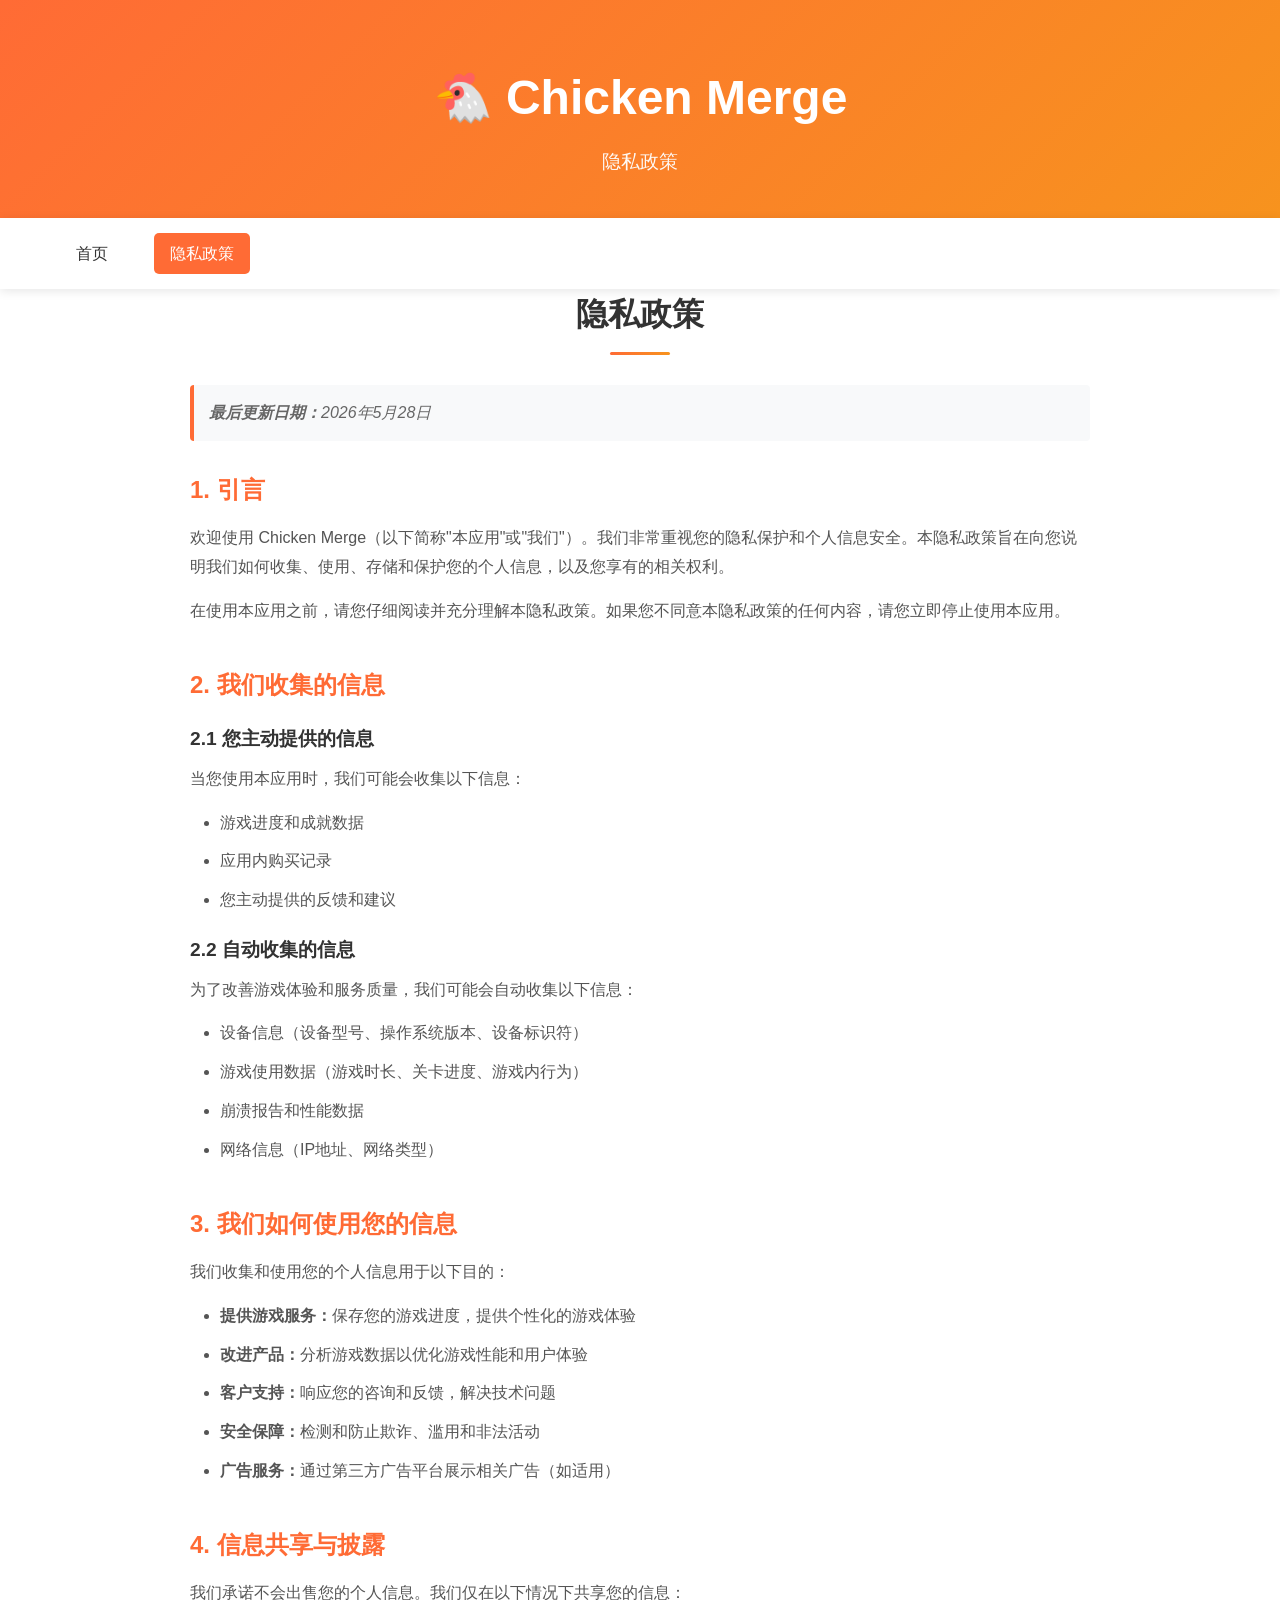
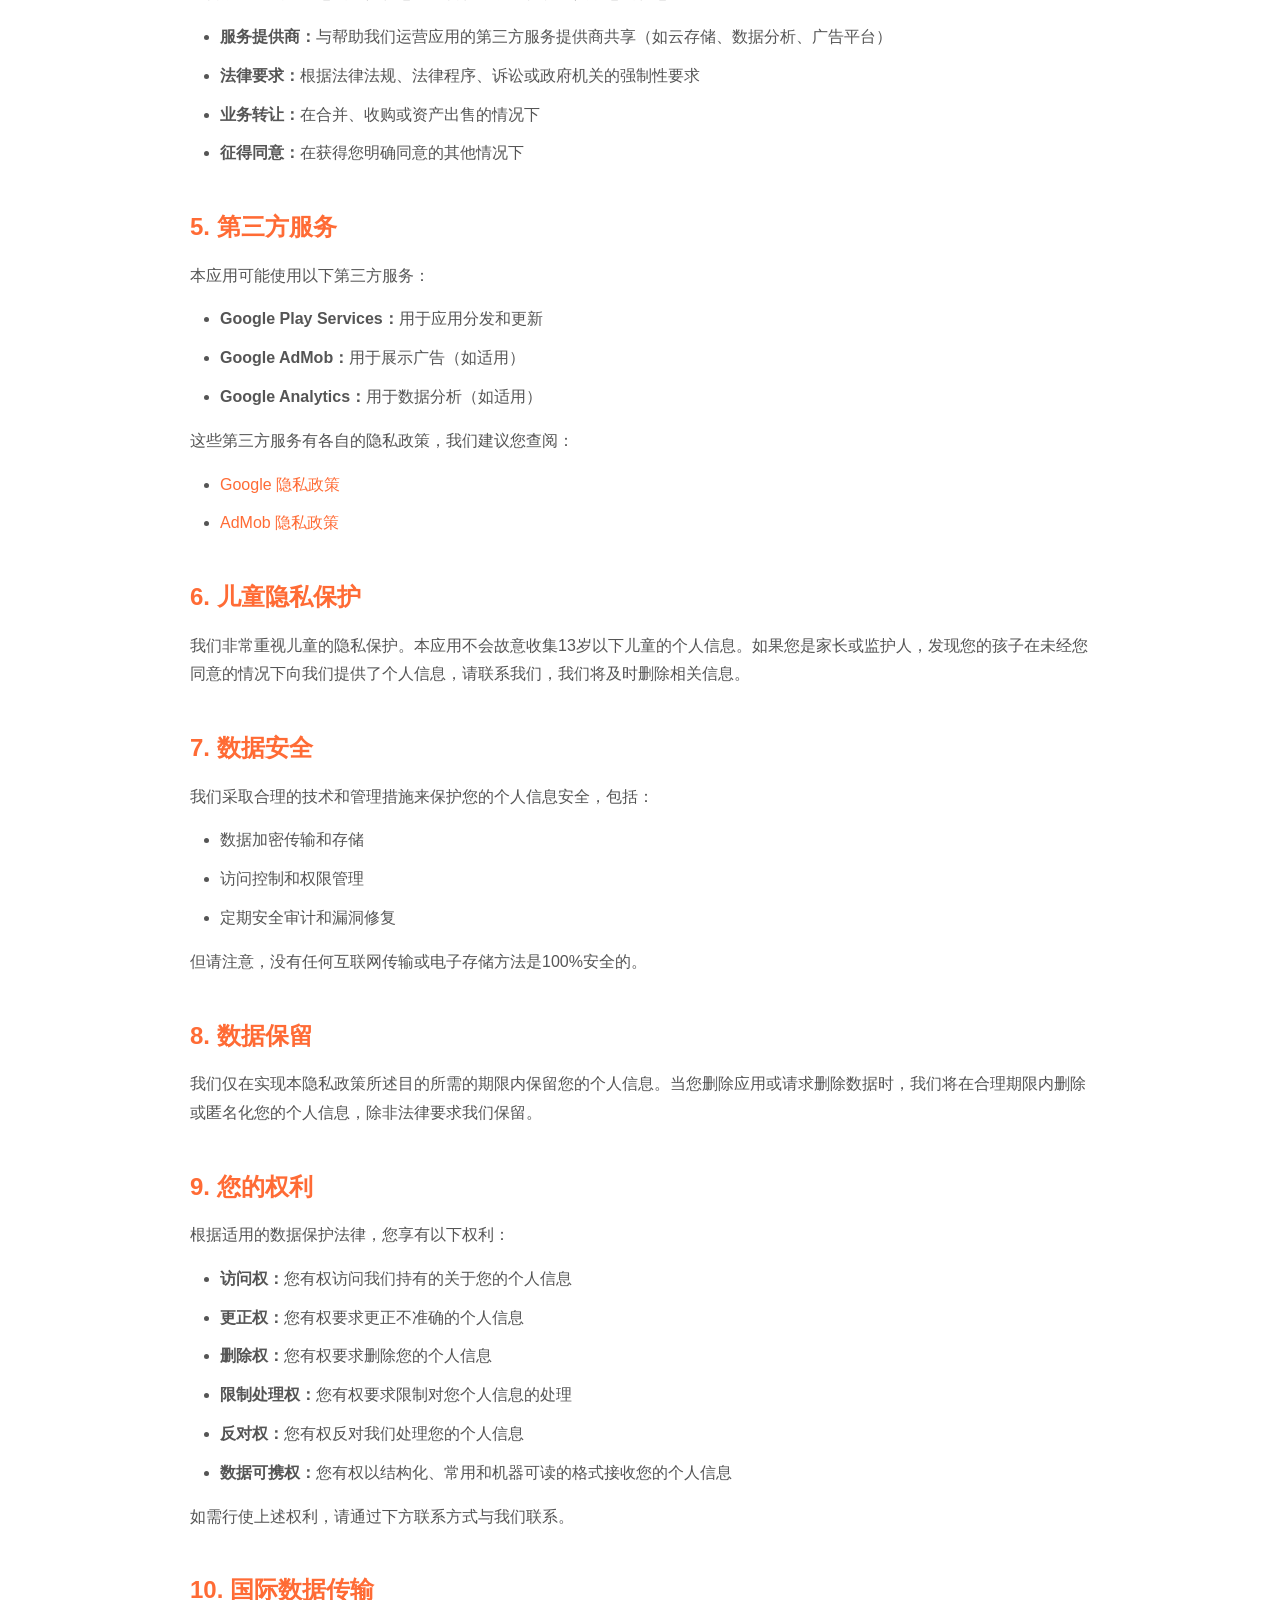
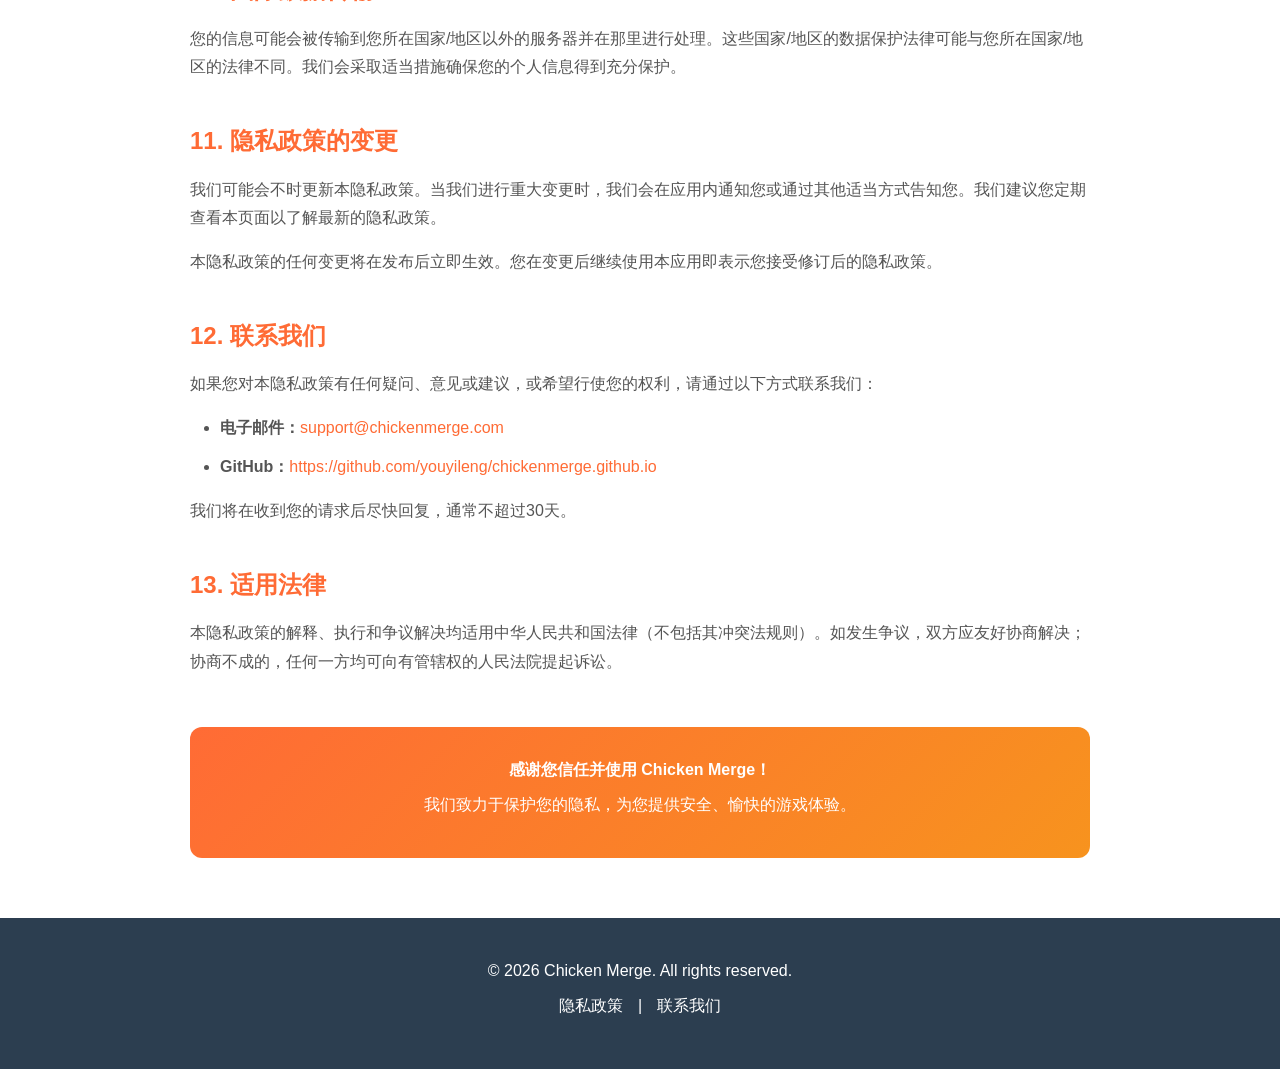
==== privacy-policy.html @ 37d678f0 "Initial commit: Add Chicken Merge website with privacy policy" ====
<!DOCTYPE html>
<html lang="zh-CN">
<head>
    <meta charset="UTF-8">
    <meta name="viewport" content="width=device-width, initial-scale=1.0">
    <meta name="description" content="Chicken Merge 隐私政策">
    <title>隐私政策 - Chicken Merge</title>
    <link rel="stylesheet" href="style.css">
</head>
<body>
    <header>
        <div class="container">
            <h1>🐔 Chicken Merge</h1>
            <p class="subtitle">隐私政策</p>
        </div>
    </header>

    <nav>
        <div class="container">
            <a href="index.html">首页</a>
            <a href="privacy-policy.html" class="active">隐私政策</a>
        </div>
    </nav>

    <main class="container">
        <section class="policy-content">
            <h2>隐私政策</h2>
            <p class="update-date"><strong>最后更新日期：</strong>2026年5月28日</p>

            <div class="policy-section">
                <h3>1. 引言</h3>
                <p>欢迎使用 Chicken Merge（以下简称"本应用"或"我们"）。我们非常重视您的隐私保护和个人信息安全。本隐私政策旨在向您说明我们如何收集、使用、存储和保护您的个人信息，以及您享有的相关权利。</p>
                <p>在使用本应用之前，请您仔细阅读并充分理解本隐私政策。如果您不同意本隐私政策的任何内容，请您立即停止使用本应用。</p>
            </div>

            <div class="policy-section">
                <h3>2. 我们收集的信息</h3>
                <h4>2.1 您主动提供的信息</h4>
                <p>当您使用本应用时，我们可能会收集以下信息：</p>
                <ul>
                    <li>游戏进度和成就数据</li>
                    <li>应用内购买记录</li>
                    <li>您主动提供的反馈和建议</li>
                </ul>

                <h4>2.2 自动收集的信息</h4>
                <p>为了改善游戏体验和服务质量，我们可能会自动收集以下信息：</p>
                <ul>
                    <li>设备信息（设备型号、操作系统版本、设备标识符）</li>
                    <li>游戏使用数据（游戏时长、关卡进度、游戏内行为）</li>
                    <li>崩溃报告和性能数据</li>
                    <li>网络信息（IP地址、网络类型）</li>
                </ul>
            </div>

            <div class="policy-section">
                <h3>3. 我们如何使用您的信息</h3>
                <p>我们收集和使用您的个人信息用于以下目的：</p>
                <ul>
                    <li><strong>提供游戏服务：</strong>保存您的游戏进度，提供个性化的游戏体验</li>
                    <li><strong>改进产品：</strong>分析游戏数据以优化游戏性能和用户体验</li>
                    <li><strong>客户支持：</strong>响应您的咨询和反馈，解决技术问题</li>
                    <li><strong>安全保障：</strong>检测和防止欺诈、滥用和非法活动</li>
                    <li><strong>广告服务：</strong>通过第三方广告平台展示相关广告（如适用）</li>
                </ul>
            </div>

            <div class="policy-section">
                <h3>4. 信息共享与披露</h3>
                <p>我们承诺不会出售您的个人信息。我们仅在以下情况下共享您的信息：</p>
                <ul>
                    <li><strong>服务提供商：</strong>与帮助我们运营应用的第三方服务提供商共享（如云存储、数据分析、广告平台）</li>
                    <li><strong>法律要求：</strong>根据法律法规、法律程序、诉讼或政府机关的强制性要求</li>
                    <li><strong>业务转让：</strong>在合并、收购或资产出售的情况下</li>
                    <li><strong>征得同意：</strong>在获得您明确同意的其他情况下</li>
                </ul>
            </div>

            <div class="policy-section">
                <h3>5. 第三方服务</h3>
                <p>本应用可能使用以下第三方服务：</p>
                <ul>
                    <li><strong>Google Play Services：</strong>用于应用分发和更新</li>
                    <li><strong>Google AdMob：</strong>用于展示广告（如适用）</li>
                    <li><strong>Google Analytics：</strong>用于数据分析（如适用）</li>
                </ul>
                <p>这些第三方服务有各自的隐私政策，我们建议您查阅：</p>
                <ul>
                    <li><a href="https://policies.google.com/privacy" target="_blank" rel="noopener">Google 隐私政策</a></li>
                    <li><a href="https://support.google.com/admob/answer/6128543" target="_blank" rel="noopener">AdMob 隐私政策</a></li>
                </ul>
            </div>

            <div class="policy-section">
                <h3>6. 儿童隐私保护</h3>
                <p>我们非常重视儿童的隐私保护。本应用不会故意收集13岁以下儿童的个人信息。如果您是家长或监护人，发现您的孩子在未经您同意的情况下向我们提供了个人信息，请联系我们，我们将及时删除相关信息。</p>
            </div>

            <div class="policy-section">
                <h3>7. 数据安全</h3>
                <p>我们采取合理的技术和管理措施来保护您的个人信息安全，包括：</p>
                <ul>
                    <li>数据加密传输和存储</li>
                    <li>访问控制和权限管理</li>
                    <li>定期安全审计和漏洞修复</li>
                </ul>
                <p>但请注意，没有任何互联网传输或电子存储方法是100%安全的。</p>
            </div>

            <div class="policy-section">
                <h3>8. 数据保留</h3>
                <p>我们仅在实现本隐私政策所述目的所需的期限内保留您的个人信息。当您删除应用或请求删除数据时，我们将在合理期限内删除或匿名化您的个人信息，除非法律要求我们保留。</p>
            </div>

            <div class="policy-section">
                <h3>9. 您的权利</h3>
                <p>根据适用的数据保护法律，您享有以下权利：</p>
                <ul>
                    <li><strong>访问权：</strong>您有权访问我们持有的关于您的个人信息</li>
                    <li><strong>更正权：</strong>您有权要求更正不准确的个人信息</li>
                    <li><strong>删除权：</strong>您有权要求删除您的个人信息</li>
                    <li><strong>限制处理权：</strong>您有权要求限制对您个人信息的处理</li>
                    <li><strong>反对权：</strong>您有权反对我们处理您的个人信息</li>
                    <li><strong>数据可携权：</strong>您有权以结构化、常用和机器可读的格式接收您的个人信息</li>
                </ul>
                <p>如需行使上述权利，请通过下方联系方式与我们联系。</p>
            </div>

            <div class="policy-section">
                <h3>10. 国际数据传输</h3>
                <p>您的信息可能会被传输到您所在国家/地区以外的服务器并在那里进行处理。这些国家/地区的数据保护法律可能与您所在国家/地区的法律不同。我们会采取适当措施确保您的个人信息得到充分保护。</p>
            </div>

            <div class="policy-section">
                <h3>11. 隐私政策的变更</h3>
                <p>我们可能会不时更新本隐私政策。当我们进行重大变更时，我们会在应用内通知您或通过其他适当方式告知您。我们建议您定期查看本页面以了解最新的隐私政策。</p>
                <p>本隐私政策的任何变更将在发布后立即生效。您在变更后继续使用本应用即表示您接受修订后的隐私政策。</p>
            </div>

            <div class="policy-section">
                <h3>12. 联系我们</h3>
                <p>如果您对本隐私政策有任何疑问、意见或建议，或希望行使您的权利，请通过以下方式联系我们：</p>
                <ul>
                    <li><strong>电子邮件：</strong><a href="mailto:support@chickenmerge.com">support@chickenmerge.com</a></li>
                    <li><strong>GitHub：</strong><a href="https://github.com/youyileng/chickenmerge.github.io" target="_blank" rel="noopener">https://github.com/youyileng/chickenmerge.github.io</a></li>
                </ul>
                <p>我们将在收到您的请求后尽快回复，通常不超过30天。</p>
            </div>

            <div class="policy-section">
                <h3>13. 适用法律</h3>
                <p>本隐私政策的解释、执行和争议解决均适用中华人民共和国法律（不包括其冲突法规则）。如发生争议，双方应友好协商解决；协商不成的，任何一方均可向有管辖权的人民法院提起诉讼。</p>
            </div>

            <div class="policy-footer">
                <p><strong>感谢您信任并使用 Chicken Merge！</strong></p>
                <p>我们致力于保护您的隐私，为您提供安全、愉快的游戏体验。</p>
            </div>
        </section>
    </main>

    <footer>
        <div class="container">
            <p>&copy; 2026 Chicken Merge. All rights reserved.</p>
            <p>
                <a href="privacy-policy.html">隐私政策</a> | 
                <a href="mailto:support@chickenmerge.com">联系我们</a>
            </p>
        </div>
    </footer>
</body>
</html>
---- style.css ----
/* 全局样式 */
* {
    margin: 0;
    padding: 0;
    box-sizing: border-box;
}

:root {
    --primary-color: #ff6b35;
    --secondary-color: #f7931e;
    --text-color: #333;
    --bg-color: #fff;
    --light-bg: #f8f9fa;
    --border-color: #e0e0e0;
    --shadow: 0 2px 10px rgba(0, 0, 0, 0.1);
    --shadow-hover: 0 4px 20px rgba(0, 0, 0, 0.15);
}

body {
    font-family: -apple-system, BlinkMacSystemFont, 'Segoe UI', 'Roboto', 'Helvetica Neue', Arial, sans-serif, 'Apple Color Emoji', 'Segoe UI Emoji', 'Segoe UI Symbol';
    line-height: 1.6;
    color: var(--text-color);
    background-color: var(--bg-color);
}

/* 容器 */
.container {
    max-width: 1200px;
    margin: 0 auto;
    padding: 0 20px;
}

/* 头部 */
header {
    background: linear-gradient(135deg, var(--primary-color) 0%, var(--secondary-color) 100%);
    color: white;
    padding: 60px 0 40px;
    text-align: center;
}

header h1 {
    font-size: 3rem;
    margin-bottom: 10px;
    font-weight: 700;
}

header .subtitle {
    font-size: 1.2rem;
    opacity: 0.95;
}

/* 导航栏 */
nav {
    background-color: var(--bg-color);
    box-shadow: var(--shadow);
    position: sticky;
    top: 0;
    z-index: 100;
}

nav .container {
    display: flex;
    gap: 30px;
    padding: 15px 20px;
}

nav a {
    color: var(--text-color);
    text-decoration: none;
    font-weight: 500;
    padding: 8px 16px;
    border-radius: 5px;
    transition: all 0.3s ease;
}

nav a:hover {
    background-color: var(--light-bg);
    color: var(--primary-color);
}

nav a.active {
    background-color: var(--primary-color);
    color: white;
}

/* 主内容 */
main {
    padding: 40px 20px;
}

section {
    margin-bottom: 60px;
}

section h2 {
    font-size: 2rem;
    margin-bottom: 30px;
    color: var(--text-color);
    text-align: center;
    position: relative;
    padding-bottom: 15px;
}

section h2::after {
    content: '';
    position: absolute;
    bottom: 0;
    left: 50%;
    transform: translateX(-50%);
    width: 60px;
    height: 3px;
    background: linear-gradient(90deg, var(--primary-color), var(--secondary-color));
    border-radius: 2px;
}

/* 介绍部分 */
.intro {
    text-align: center;
    max-width: 800px;
    margin: 0 auto 60px;
}

.intro p {
    font-size: 1.1rem;
    line-height: 1.8;
    color: #555;
}

/* 截图网格 */
.screenshot-grid {
    display: grid;
    grid-template-columns: repeat(auto-fit, minmax(280px, 1fr));
    gap: 30px;
    margin-top: 40px;
}

.screenshot-item {
    background: var(--bg-color);
    border-radius: 12px;
    overflow: hidden;
    box-shadow: var(--shadow);
    transition: transform 0.3s ease, box-shadow 0.3s ease;
}

.screenshot-item:hover {
    transform: translateY(-5px);
    box-shadow: var(--shadow-hover);
}

.screenshot-item img {
    width: 100%;
    height: auto;
    display: block;
    border-bottom: 1px solid var(--border-color);
}

.screenshot-item .caption {
    padding: 15px;
    text-align: center;
    font-weight: 500;
    color: var(--text-color);
}

/* 特色功能网格 */
.feature-grid {
    display: grid;
    grid-template-columns: repeat(auto-fit, minmax(250px, 1fr));
    gap: 30px;
    margin-top: 40px;
}

.feature-item {
    background: var(--light-bg);
    padding: 30px;
    border-radius: 12px;
    text-align: center;
    transition: transform 0.3s ease, box-shadow 0.3s ease;
}

.feature-item:hover {
    transform: translateY(-5px);
    box-shadow: var(--shadow-hover);
}

.feature-icon {
    font-size: 3rem;
    margin-bottom: 15px;
}

.feature-item h3 {
    font-size: 1.3rem;
    margin-bottom: 10px;
    color: var(--text-color);
}

.feature-item p {
    color: #666;
    line-height: 1.6;
}

/* 下载部分 */
.download {
    text-align: center;
    background: linear-gradient(135deg, var(--primary-color) 0%, var(--secondary-color) 100%);
    color: white;
    padding: 60px 40px;
    border-radius: 12px;
    margin-top: 60px;
}

.download h2 {
    color: white;
}

.download h2::after {
    background: white;
}

.download p {
    font-size: 1.1rem;
    margin-bottom: 30px;
}

.download-buttons {
    display: flex;
    justify-content: center;
    gap: 20px;
    flex-wrap: wrap;
}

/* 按钮样式 */
.btn {
    display: inline-block;
    padding: 15px 40px;
    border-radius: 50px;
    text-decoration: none;
    font-weight: 600;
    font-size: 1.1rem;
    transition: all 0.3s ease;
    cursor: pointer;
}

.btn-primary {
    background-color: white;
    color: var(--primary-color);
}

.btn-primary:hover {
    background-color: var(--light-bg);
    transform: scale(1.05);
    box-shadow: 0 5px 15px rgba(0, 0, 0, 0.2);
}

/* 隐私政策样式 */
.policy-content {
    max-width: 900px;
    margin: 0 auto;
}

.update-date {
    color: #666;
    font-style: italic;
    margin-bottom: 30px;
    padding: 15px;
    background-color: var(--light-bg);
    border-left: 4px solid var(--primary-color);
    border-radius: 4px;
}

.policy-section {
    margin-bottom: 40px;
}

.policy-section h3 {
    font-size: 1.5rem;
    color: var(--primary-color);
    margin-bottom: 15px;
    margin-top: 30px;
}

.policy-section h4 {
    font-size: 1.2rem;
    color: var(--text-color);
    margin-bottom: 10px;
    margin-top: 20px;
}

.policy-section p {
    margin-bottom: 15px;
    line-height: 1.8;
    color: #555;
}

.policy-section ul {
    margin-left: 30px;
    margin-bottom: 15px;
}

.policy-section li {
    margin-bottom: 10px;
    line-height: 1.8;
    color: #555;
}

.policy-section a {
    color: var(--primary-color);
    text-decoration: none;
    border-bottom: 1px solid transparent;
    transition: border-color 0.3s ease;
}

.policy-section a:hover {
    border-bottom-color: var(--primary-color);
}

.policy-footer {
    margin-top: 50px;
    padding: 30px;
    background: linear-gradient(135deg, var(--primary-color) 0%, var(--secondary-color) 100%);
    color: white;
    border-radius: 12px;
    text-align: center;
}

.policy-footer p {
    color: white;
    margin-bottom: 10px;
}

/* 页脚 */
footer {
    background-color: #2c3e50;
    color: white;
    padding: 40px 0;
    text-align: center;
    margin-top: 60px;
}

footer p {
    margin-bottom: 10px;
}

footer a {
    color: white;
    text-decoration: none;
    margin: 0 10px;
    transition: color 0.3s ease;
}

footer a:hover {
    color: var(--secondary-color);
}

/* 响应式设计 */
@media (max-width: 768px) {
    header h1 {
        font-size: 2rem;
    }

    header .subtitle {
        font-size: 1rem;
    }

    section h2 {
        font-size: 1.5rem;
    }

    .screenshot-grid {
        grid-template-columns: 1fr;
        gap: 20px;
    }

    .feature-grid {
        grid-template-columns: 1fr;
        gap: 20px;
    }

    nav .container {
        flex-direction: column;
        gap: 10px;
    }

    .download {
        padding: 40px 20px;
    }

    .btn {
        padding: 12px 30px;
        font-size: 1rem;
    }
}

@media (max-width: 480px) {
    header h1 {
        font-size: 1.5rem;
    }

    .container {
        padding: 0 15px;
    }

    main {
        padding: 20px 15px;
    }

    section {
        margin-bottom: 40px;
    }
}
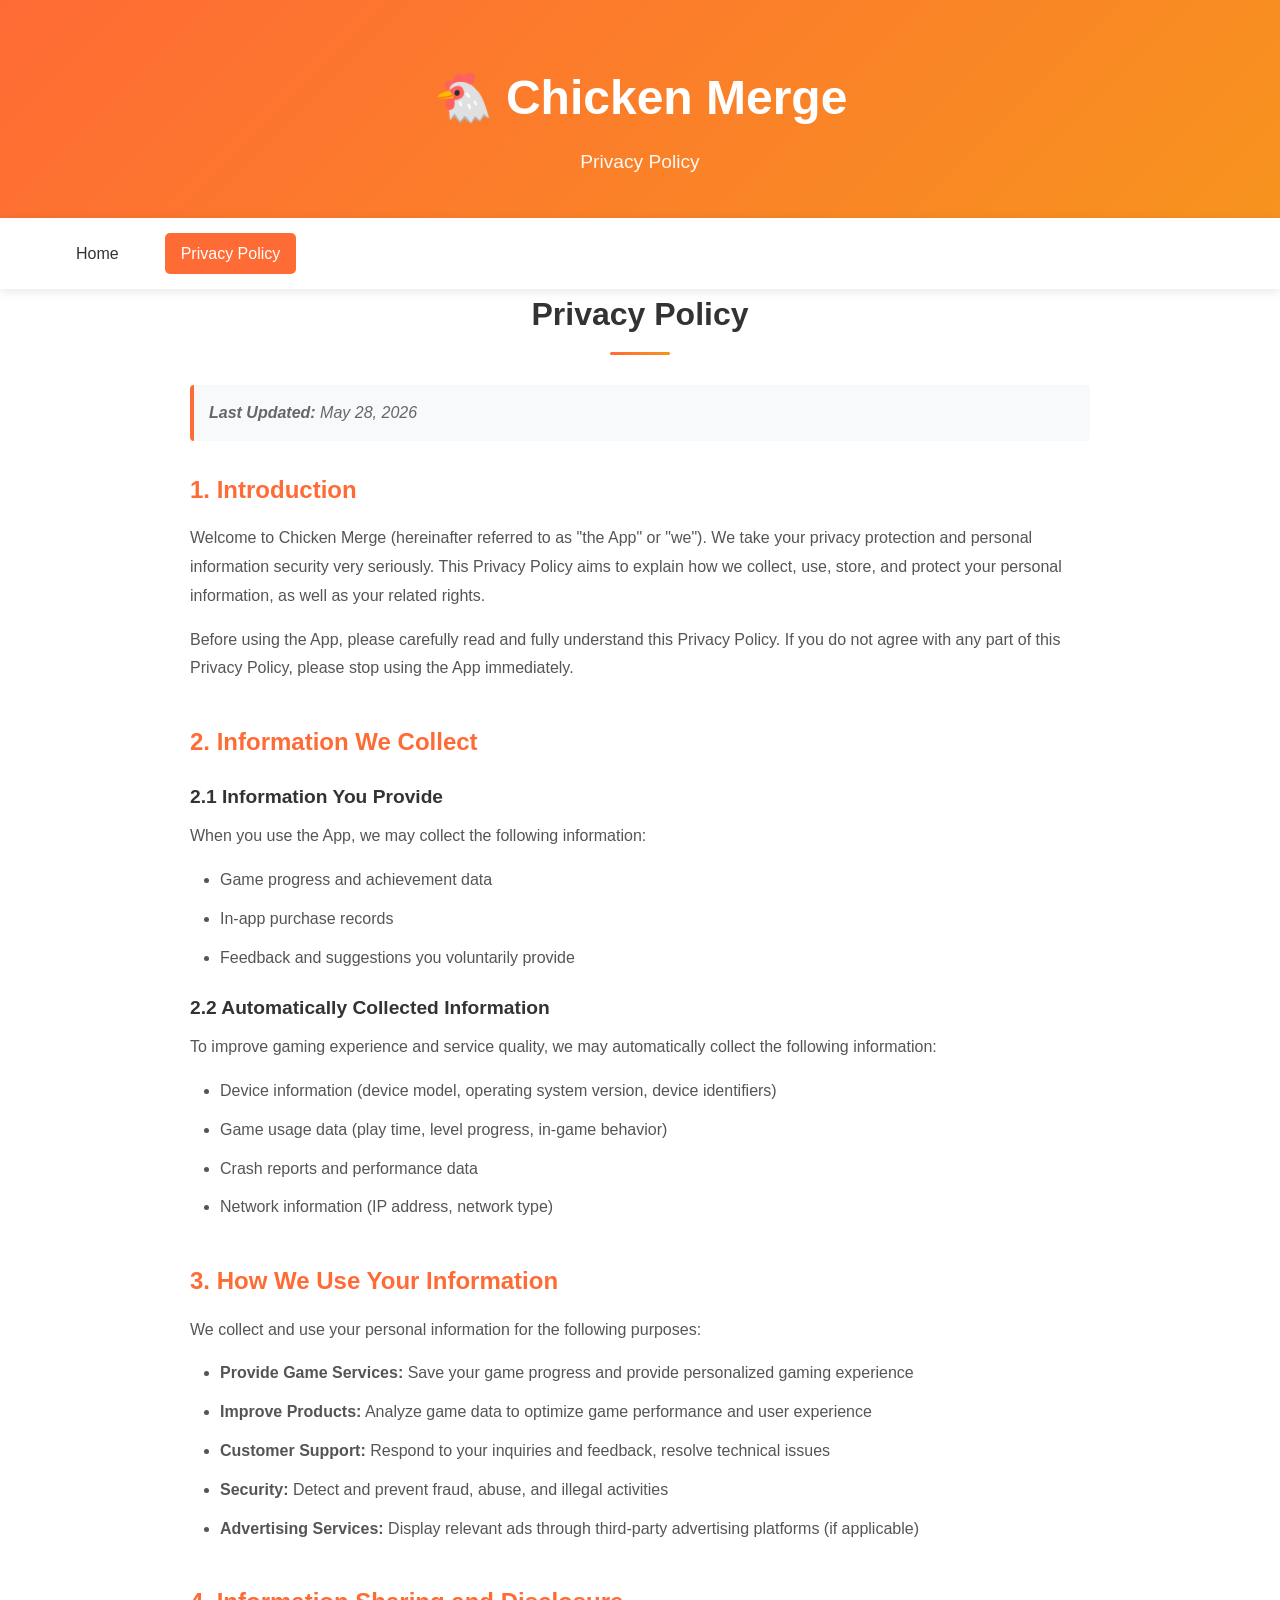
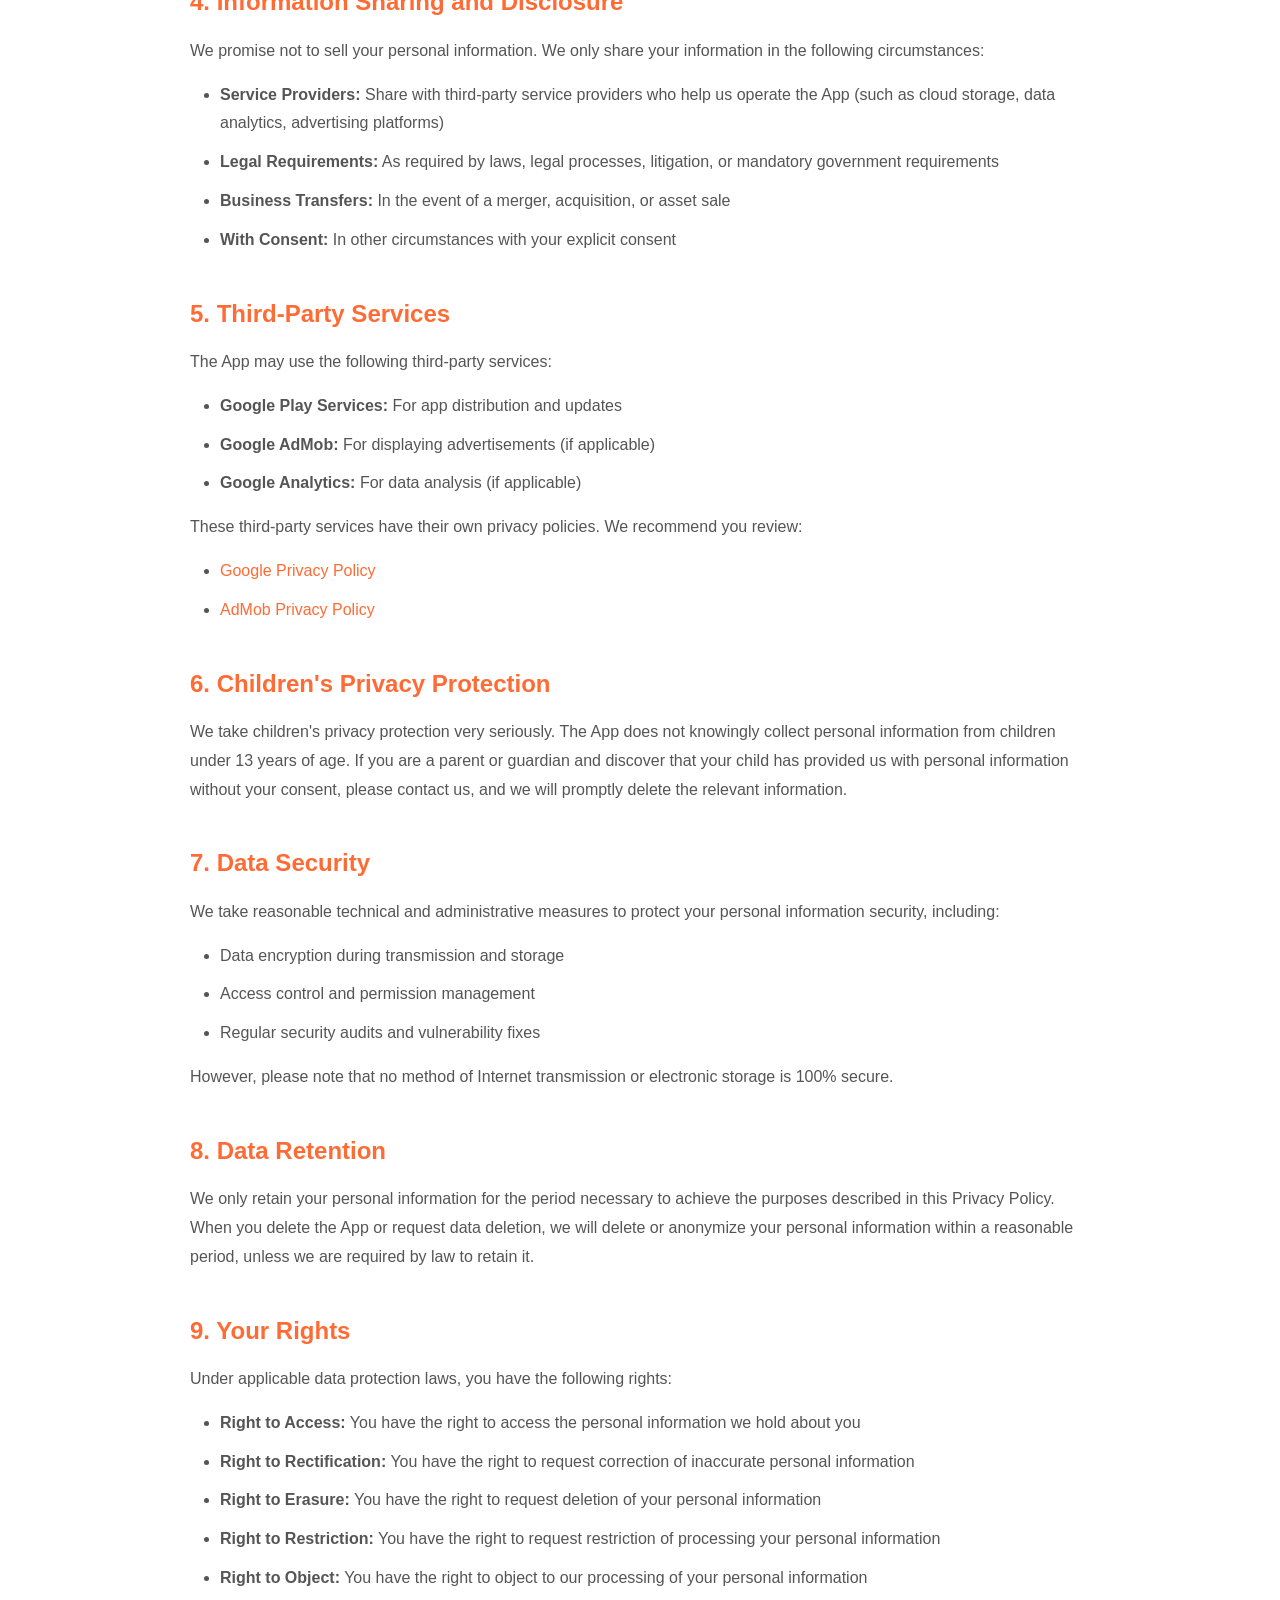
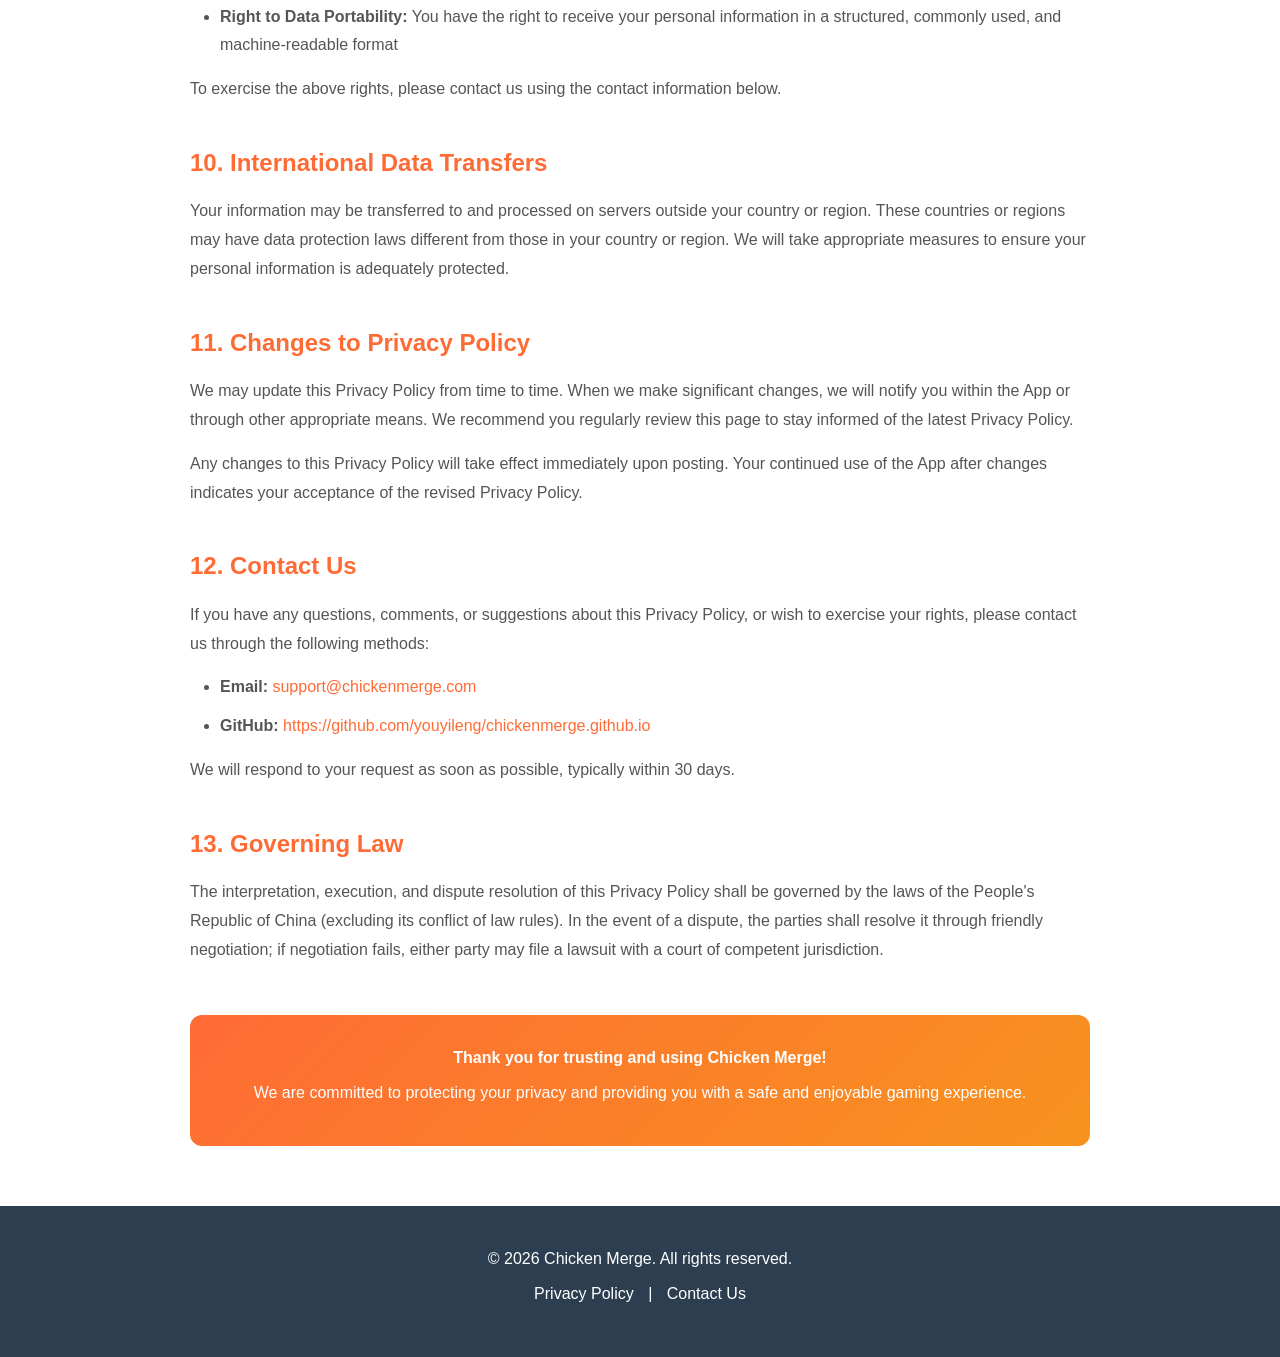
==== commit d66edf36: "Convert website to English version" ====
--- a/privacy-policy.html
+++ b/privacy-policy.html
@@ -1,160 +1,160 @@
 <!DOCTYPE html>
-<html lang="zh-CN">
+<html lang="en">
 <head>
     <meta charset="UTF-8">
     <meta name="viewport" content="width=device-width, initial-scale=1.0">
-    <meta name="description" content="Chicken Merge 隐私政策">
-    <title>隐私政策 - Chicken Merge</title>
+    <meta name="description" content="Chicken Merge Privacy Policy">
+    <title>Privacy Policy - Chicken Merge</title>
     <link rel="stylesheet" href="style.css">
 </head>
 <body>
     <header>
         <div class="container">
             <h1>🐔 Chicken Merge</h1>
-            <p class="subtitle">隐私政策</p>
+            <p class="subtitle">Privacy Policy</p>
         </div>
     </header>
 
     <nav>
         <div class="container">
-            <a href="index.html">首页</a>
-            <a href="privacy-policy.html" class="active">隐私政策</a>
+            <a href="index.html">Home</a>
+            <a href="privacy-policy.html" class="active">Privacy Policy</a>
         </div>
     </nav>
 
     <main class="container">
         <section class="policy-content">
-            <h2>隐私政策</h2>
-            <p class="update-date"><strong>最后更新日期：</strong>2026年5月28日</p>
+            <h2>Privacy Policy</h2>
+            <p class="update-date"><strong>Last Updated:</strong> May 28, 2026</p>
 
             <div class="policy-section">
-                <h3>1. 引言</h3>
-                <p>欢迎使用 Chicken Merge（以下简称"本应用"或"我们"）。我们非常重视您的隐私保护和个人信息安全。本隐私政策旨在向您说明我们如何收集、使用、存储和保护您的个人信息，以及您享有的相关权利。</p>
-                <p>在使用本应用之前，请您仔细阅读并充分理解本隐私政策。如果您不同意本隐私政策的任何内容，请您立即停止使用本应用。</p>
+                <h3>1. Introduction</h3>
+                <p>Welcome to Chicken Merge (hereinafter referred to as "the App" or "we"). We take your privacy protection and personal information security very seriously. This Privacy Policy aims to explain how we collect, use, store, and protect your personal information, as well as your related rights.</p>
+                <p>Before using the App, please carefully read and fully understand this Privacy Policy. If you do not agree with any part of this Privacy Policy, please stop using the App immediately.</p>
             </div>
 
             <div class="policy-section">
-                <h3>2. 我们收集的信息</h3>
-                <h4>2.1 您主动提供的信息</h4>
-                <p>当您使用本应用时，我们可能会收集以下信息：</p>
+                <h3>2. Information We Collect</h3>
+                <h4>2.1 Information You Provide</h4>
+                <p>When you use the App, we may collect the following information:</p>
                 <ul>
-                    <li>游戏进度和成就数据</li>
-                    <li>应用内购买记录</li>
-                    <li>您主动提供的反馈和建议</li>
+                    <li>Game progress and achievement data</li>
+                    <li>In-app purchase records</li>
+                    <li>Feedback and suggestions you voluntarily provide</li>
                 </ul>
 
-                <h4>2.2 自动收集的信息</h4>
-                <p>为了改善游戏体验和服务质量，我们可能会自动收集以下信息：</p>
+                <h4>2.2 Automatically Collected Information</h4>
+                <p>To improve gaming experience and service quality, we may automatically collect the following information:</p>
                 <ul>
-                    <li>设备信息（设备型号、操作系统版本、设备标识符）</li>
-                    <li>游戏使用数据（游戏时长、关卡进度、游戏内行为）</li>
-                    <li>崩溃报告和性能数据</li>
-                    <li>网络信息（IP地址、网络类型）</li>
+                    <li>Device information (device model, operating system version, device identifiers)</li>
+                    <li>Game usage data (play time, level progress, in-game behavior)</li>
+                    <li>Crash reports and performance data</li>
+                    <li>Network information (IP address, network type)</li>
                 </ul>
             </div>
 
             <div class="policy-section">
-                <h3>3. 我们如何使用您的信息</h3>
-                <p>我们收集和使用您的个人信息用于以下目的：</p>
+                <h3>3. How We Use Your Information</h3>
+                <p>We collect and use your personal information for the following purposes:</p>
                 <ul>
-                    <li><strong>提供游戏服务：</strong>保存您的游戏进度，提供个性化的游戏体验</li>
-                    <li><strong>改进产品：</strong>分析游戏数据以优化游戏性能和用户体验</li>
-                    <li><strong>客户支持：</strong>响应您的咨询和反馈，解决技术问题</li>
-                    <li><strong>安全保障：</strong>检测和防止欺诈、滥用和非法活动</li>
-                    <li><strong>广告服务：</strong>通过第三方广告平台展示相关广告（如适用）</li>
+                    <li><strong>Provide Game Services:</strong> Save your game progress and provide personalized gaming experience</li>
+                    <li><strong>Improve Products:</strong> Analyze game data to optimize game performance and user experience</li>
+                    <li><strong>Customer Support:</strong> Respond to your inquiries and feedback, resolve technical issues</li>
+                    <li><strong>Security:</strong> Detect and prevent fraud, abuse, and illegal activities</li>
+                    <li><strong>Advertising Services:</strong> Display relevant ads through third-party advertising platforms (if applicable)</li>
                 </ul>
             </div>
 
             <div class="policy-section">
-                <h3>4. 信息共享与披露</h3>
-                <p>我们承诺不会出售您的个人信息。我们仅在以下情况下共享您的信息：</p>
+                <h3>4. Information Sharing and Disclosure</h3>
+                <p>We promise not to sell your personal information. We only share your information in the following circumstances:</p>
                 <ul>
-                    <li><strong>服务提供商：</strong>与帮助我们运营应用的第三方服务提供商共享（如云存储、数据分析、广告平台）</li>
-                    <li><strong>法律要求：</strong>根据法律法规、法律程序、诉讼或政府机关的强制性要求</li>
-                    <li><strong>业务转让：</strong>在合并、收购或资产出售的情况下</li>
-                    <li><strong>征得同意：</strong>在获得您明确同意的其他情况下</li>
+                    <li><strong>Service Providers:</strong> Share with third-party service providers who help us operate the App (such as cloud storage, data analytics, advertising platforms)</li>
+                    <li><strong>Legal Requirements:</strong> As required by laws, legal processes, litigation, or mandatory government requirements</li>
+                    <li><strong>Business Transfers:</strong> In the event of a merger, acquisition, or asset sale</li>
+                    <li><strong>With Consent:</strong> In other circumstances with your explicit consent</li>
                 </ul>
             </div>
 
             <div class="policy-section">
-                <h3>5. 第三方服务</h3>
-                <p>本应用可能使用以下第三方服务：</p>
+                <h3>5. Third-Party Services</h3>
+                <p>The App may use the following third-party services:</p>
                 <ul>
-                    <li><strong>Google Play Services：</strong>用于应用分发和更新</li>
-                    <li><strong>Google AdMob：</strong>用于展示广告（如适用）</li>
-                    <li><strong>Google Analytics：</strong>用于数据分析（如适用）</li>
+                    <li><strong>Google Play Services:</strong> For app distribution and updates</li>
+                    <li><strong>Google AdMob:</strong> For displaying advertisements (if applicable)</li>
+                    <li><strong>Google Analytics:</strong> For data analysis (if applicable)</li>
                 </ul>
-                <p>这些第三方服务有各自的隐私政策，我们建议您查阅：</p>
+                <p>These third-party services have their own privacy policies. We recommend you review:</p>
                 <ul>
-                    <li><a href="https://policies.google.com/privacy" target="_blank" rel="noopener">Google 隐私政策</a></li>
-                    <li><a href="https://support.google.com/admob/answer/6128543" target="_blank" rel="noopener">AdMob 隐私政策</a></li>
+                    <li><a href="https://policies.google.com/privacy" target="_blank" rel="noopener">Google Privacy Policy</a></li>
+                    <li><a href="https://support.google.com/admob/answer/6128543" target="_blank" rel="noopener">AdMob Privacy Policy</a></li>
                 </ul>
             </div>
 
             <div class="policy-section">
-                <h3>6. 儿童隐私保护</h3>
-                <p>我们非常重视儿童的隐私保护。本应用不会故意收集13岁以下儿童的个人信息。如果您是家长或监护人，发现您的孩子在未经您同意的情况下向我们提供了个人信息，请联系我们，我们将及时删除相关信息。</p>
+                <h3>6. Children's Privacy Protection</h3>
+                <p>We take children's privacy protection very seriously. The App does not knowingly collect personal information from children under 13 years of age. If you are a parent or guardian and discover that your child has provided us with personal information without your consent, please contact us, and we will promptly delete the relevant information.</p>
             </div>
 
             <div class="policy-section">
-                <h3>7. 数据安全</h3>
-                <p>我们采取合理的技术和管理措施来保护您的个人信息安全，包括：</p>
+                <h3>7. Data Security</h3>
+                <p>We take reasonable technical and administrative measures to protect your personal information security, including:</p>
                 <ul>
-                    <li>数据加密传输和存储</li>
-                    <li>访问控制和权限管理</li>
-                    <li>定期安全审计和漏洞修复</li>
+                    <li>Data encryption during transmission and storage</li>
+                    <li>Access control and permission management</li>
+                    <li>Regular security audits and vulnerability fixes</li>
                 </ul>
-                <p>但请注意，没有任何互联网传输或电子存储方法是100%安全的。</p>
+                <p>However, please note that no method of Internet transmission or electronic storage is 100% secure.</p>
             </div>
 
             <div class="policy-section">
-                <h3>8. 数据保留</h3>
-                <p>我们仅在实现本隐私政策所述目的所需的期限内保留您的个人信息。当您删除应用或请求删除数据时，我们将在合理期限内删除或匿名化您的个人信息，除非法律要求我们保留。</p>
+                <h3>8. Data Retention</h3>
+                <p>We only retain your personal information for the period necessary to achieve the purposes described in this Privacy Policy. When you delete the App or request data deletion, we will delete or anonymize your personal information within a reasonable period, unless we are required by law to retain it.</p>
             </div>
 
             <div class="policy-section">
-                <h3>9. 您的权利</h3>
-                <p>根据适用的数据保护法律，您享有以下权利：</p>
+                <h3>9. Your Rights</h3>
+                <p>Under applicable data protection laws, you have the following rights:</p>
                 <ul>
-                    <li><strong>访问权：</strong>您有权访问我们持有的关于您的个人信息</li>
-                    <li><strong>更正权：</strong>您有权要求更正不准确的个人信息</li>
-                    <li><strong>删除权：</strong>您有权要求删除您的个人信息</li>
-                    <li><strong>限制处理权：</strong>您有权要求限制对您个人信息的处理</li>
-                    <li><strong>反对权：</strong>您有权反对我们处理您的个人信息</li>
-                    <li><strong>数据可携权：</strong>您有权以结构化、常用和机器可读的格式接收您的个人信息</li>
+                    <li><strong>Right to Access:</strong> You have the right to access the personal information we hold about you</li>
+                    <li><strong>Right to Rectification:</strong> You have the right to request correction of inaccurate personal information</li>
+                    <li><strong>Right to Erasure:</strong> You have the right to request deletion of your personal information</li>
+                    <li><strong>Right to Restriction:</strong> You have the right to request restriction of processing your personal information</li>
+                    <li><strong>Right to Object:</strong> You have the right to object to our processing of your personal information</li>
+                    <li><strong>Right to Data Portability:</strong> You have the right to receive your personal information in a structured, commonly used, and machine-readable format</li>
                 </ul>
-                <p>如需行使上述权利，请通过下方联系方式与我们联系。</p>
+                <p>To exercise the above rights, please contact us using the contact information below.</p>
             </div>
 
             <div class="policy-section">
-                <h3>10. 国际数据传输</h3>
-                <p>您的信息可能会被传输到您所在国家/地区以外的服务器并在那里进行处理。这些国家/地区的数据保护法律可能与您所在国家/地区的法律不同。我们会采取适当措施确保您的个人信息得到充分保护。</p>
+                <h3>10. International Data Transfers</h3>
+                <p>Your information may be transferred to and processed on servers outside your country or region. These countries or regions may have data protection laws different from those in your country or region. We will take appropriate measures to ensure your personal information is adequately protected.</p>
             </div>
 
             <div class="policy-section">
-                <h3>11. 隐私政策的变更</h3>
-                <p>我们可能会不时更新本隐私政策。当我们进行重大变更时，我们会在应用内通知您或通过其他适当方式告知您。我们建议您定期查看本页面以了解最新的隐私政策。</p>
-                <p>本隐私政策的任何变更将在发布后立即生效。您在变更后继续使用本应用即表示您接受修订后的隐私政策。</p>
+                <h3>11. Changes to Privacy Policy</h3>
+                <p>We may update this Privacy Policy from time to time. When we make significant changes, we will notify you within the App or through other appropriate means. We recommend you regularly review this page to stay informed of the latest Privacy Policy.</p>
+                <p>Any changes to this Privacy Policy will take effect immediately upon posting. Your continued use of the App after changes indicates your acceptance of the revised Privacy Policy.</p>
             </div>
 
             <div class="policy-section">
-                <h3>12. 联系我们</h3>
-                <p>如果您对本隐私政策有任何疑问、意见或建议，或希望行使您的权利，请通过以下方式联系我们：</p>
+                <h3>12. Contact Us</h3>
+                <p>If you have any questions, comments, or suggestions about this Privacy Policy, or wish to exercise your rights, please contact us through the following methods:</p>
                 <ul>
-                    <li><strong>电子邮件：</strong><a href="mailto:support@chickenmerge.com">support@chickenmerge.com</a></li>
-                    <li><strong>GitHub：</strong><a href="https://github.com/youyileng/chickenmerge.github.io" target="_blank" rel="noopener">https://github.com/youyileng/chickenmerge.github.io</a></li>
+                    <li><strong>Email:</strong> <a href="mailto:support@chickenmerge.com">support@chickenmerge.com</a></li>
+                    <li><strong>GitHub:</strong> <a href="https://github.com/youyileng/chickenmerge.github.io" target="_blank" rel="noopener">https://github.com/youyileng/chickenmerge.github.io</a></li>
                 </ul>
-                <p>我们将在收到您的请求后尽快回复，通常不超过30天。</p>
+                <p>We will respond to your request as soon as possible, typically within 30 days.</p>
             </div>
 
             <div class="policy-section">
-                <h3>13. 适用法律</h3>
-                <p>本隐私政策的解释、执行和争议解决均适用中华人民共和国法律（不包括其冲突法规则）。如发生争议，双方应友好协商解决；协商不成的，任何一方均可向有管辖权的人民法院提起诉讼。</p>
+                <h3>13. Governing Law</h3>
+                <p>The interpretation, execution, and dispute resolution of this Privacy Policy shall be governed by the laws of the People's Republic of China (excluding its conflict of law rules). In the event of a dispute, the parties shall resolve it through friendly negotiation; if negotiation fails, either party may file a lawsuit with a court of competent jurisdiction.</p>
             </div>
 
             <div class="policy-footer">
-                <p><strong>感谢您信任并使用 Chicken Merge！</strong></p>
-                <p>我们致力于保护您的隐私，为您提供安全、愉快的游戏体验。</p>
+                <p><strong>Thank you for trusting and using Chicken Merge!</strong></p>
+                <p>We are committed to protecting your privacy and providing you with a safe and enjoyable gaming experience.</p>
             </div>
         </section>
     </main>
@@ -163,8 +163,8 @@
         <div class="container">
             <p>&copy; 2026 Chicken Merge. All rights reserved.</p>
             <p>
-                <a href="privacy-policy.html">隐私政策</a> | 
-                <a href="mailto:support@chickenmerge.com">联系我们</a>
+                <a href="privacy-policy.html">Privacy Policy</a> | 
+                <a href="mailto:support@chickenmerge.com">Contact Us</a>
             </p>
         </div>
     </footer>
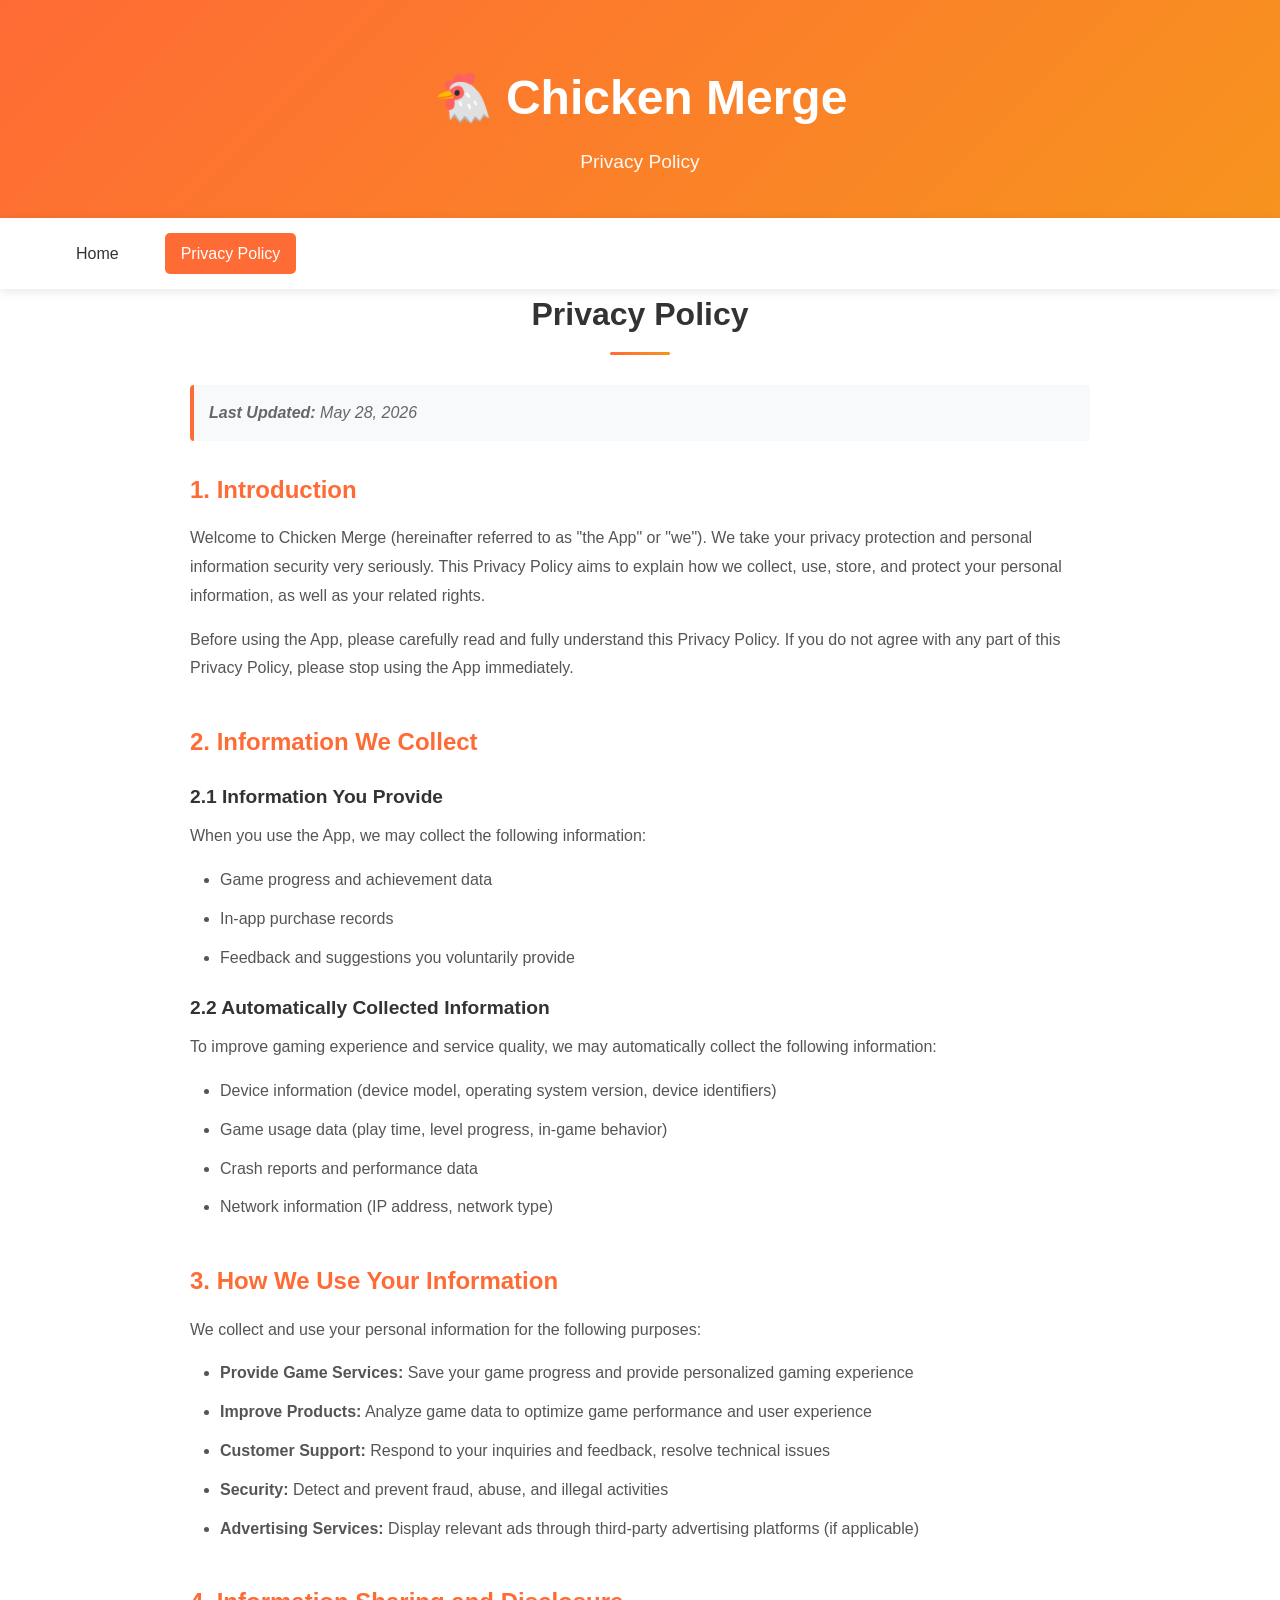
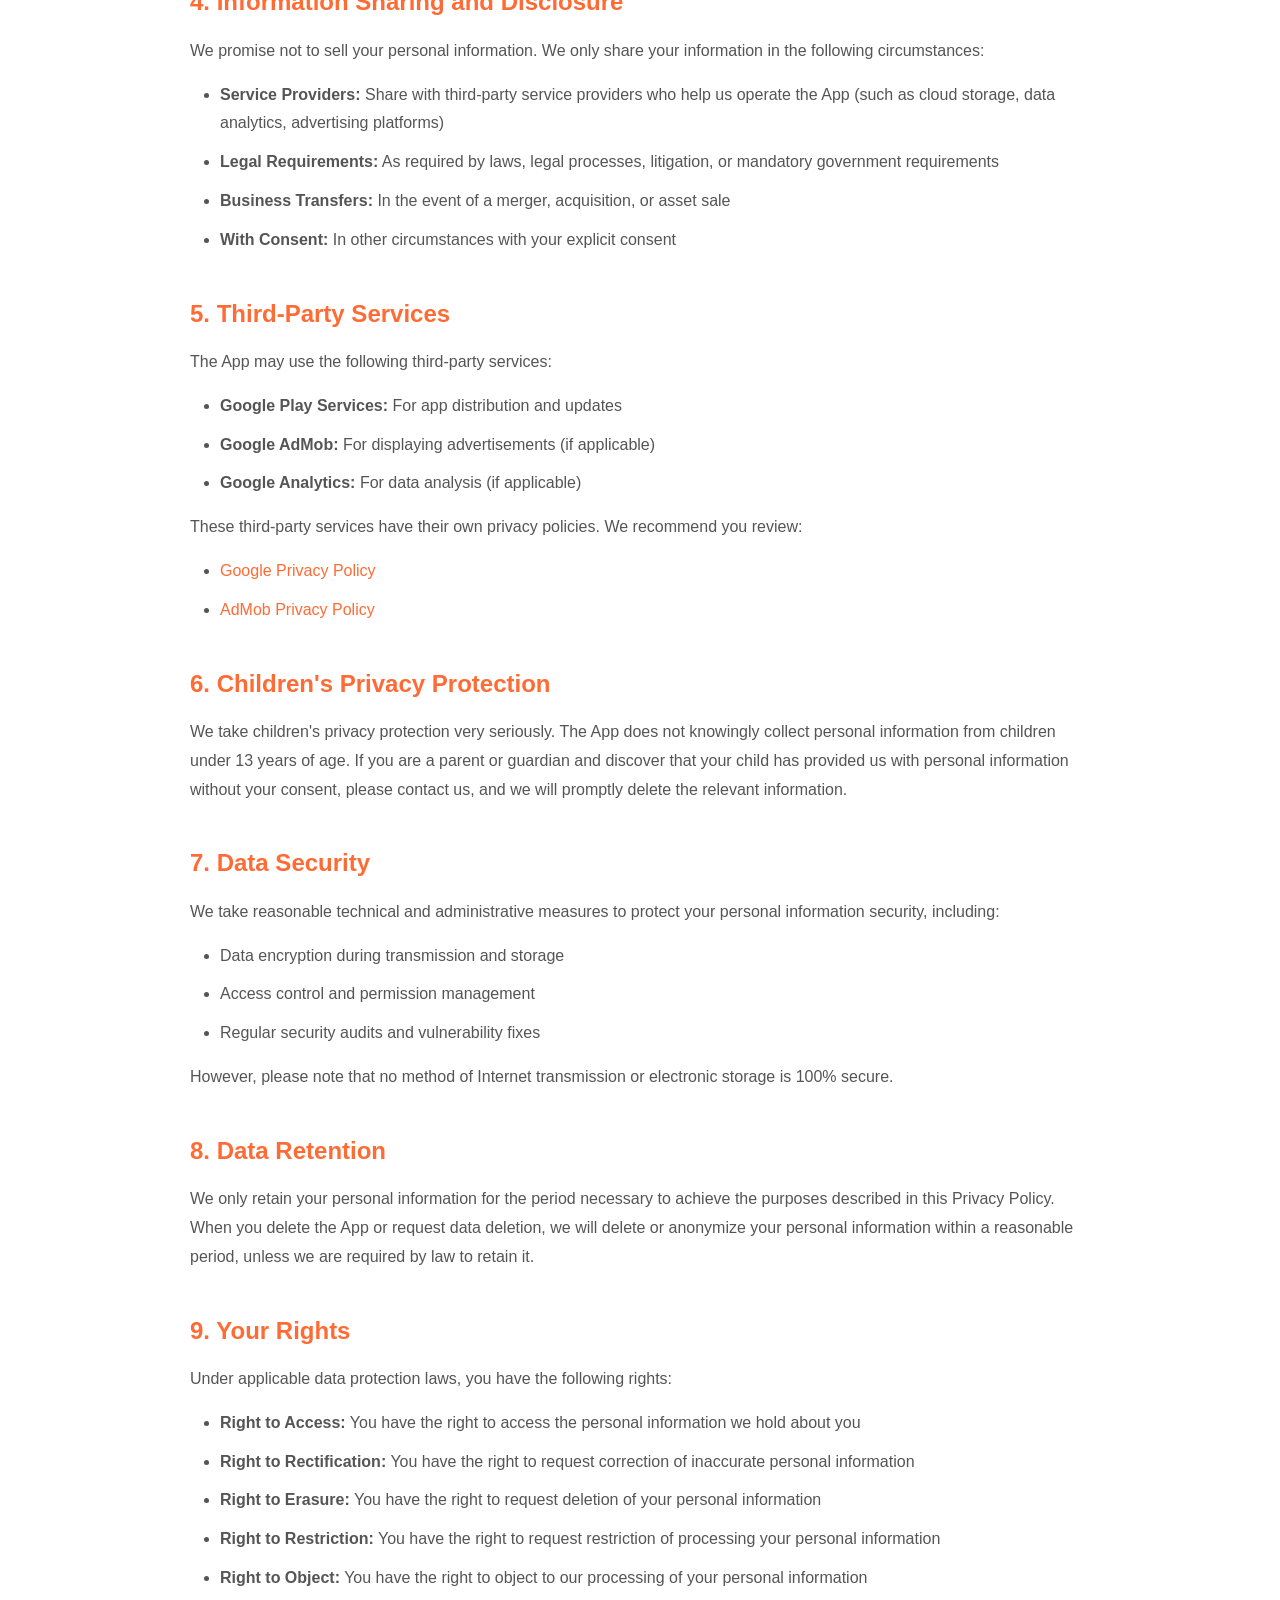
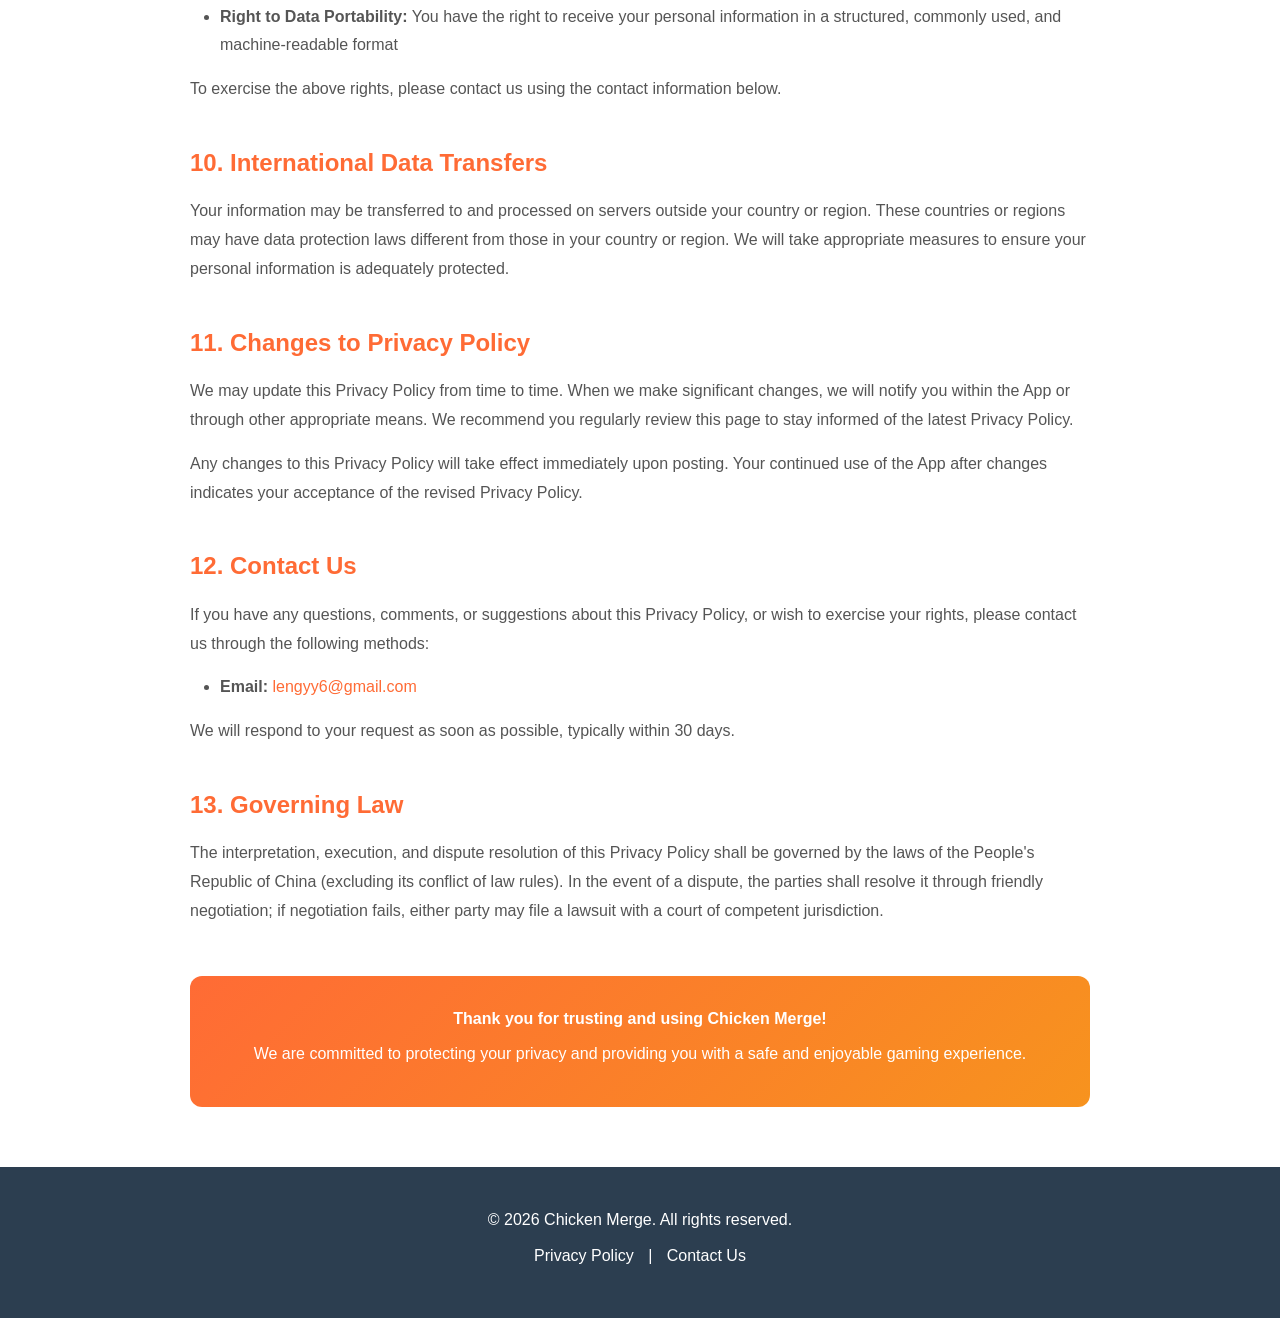
==== commit 5fa603f8: "Update contact email to lengyy6@gmail.com and remove GitHub link" ====
--- a/privacy-policy.html
+++ b/privacy-policy.html
@@ -141,8 +141,7 @@
                 <h3>12. Contact Us</h3>
                 <p>If you have any questions, comments, or suggestions about this Privacy Policy, or wish to exercise your rights, please contact us through the following methods:</p>
                 <ul>
-                    <li><strong>Email:</strong> <a href="mailto:support@chickenmerge.com">support@chickenmerge.com</a></li>
-                    <li><strong>GitHub:</strong> <a href="https://github.com/youyileng/chickenmerge.github.io" target="_blank" rel="noopener">https://github.com/youyileng/chickenmerge.github.io</a></li>
+                    <li><strong>Email:</strong> <a href="mailto:lengyy6@gmail.com">lengyy6@gmail.com</a></li>
                 </ul>
                 <p>We will respond to your request as soon as possible, typically within 30 days.</p>
             </div>
@@ -164,7 +163,7 @@
             <p>&copy; 2026 Chicken Merge. All rights reserved.</p>
             <p>
                 <a href="privacy-policy.html">Privacy Policy</a> | 
-                <a href="mailto:support@chickenmerge.com">Contact Us</a>
+                <a href="mailto:lengyy6@gmail.com">Contact Us</a>
             </p>
         </div>
     </footer>
